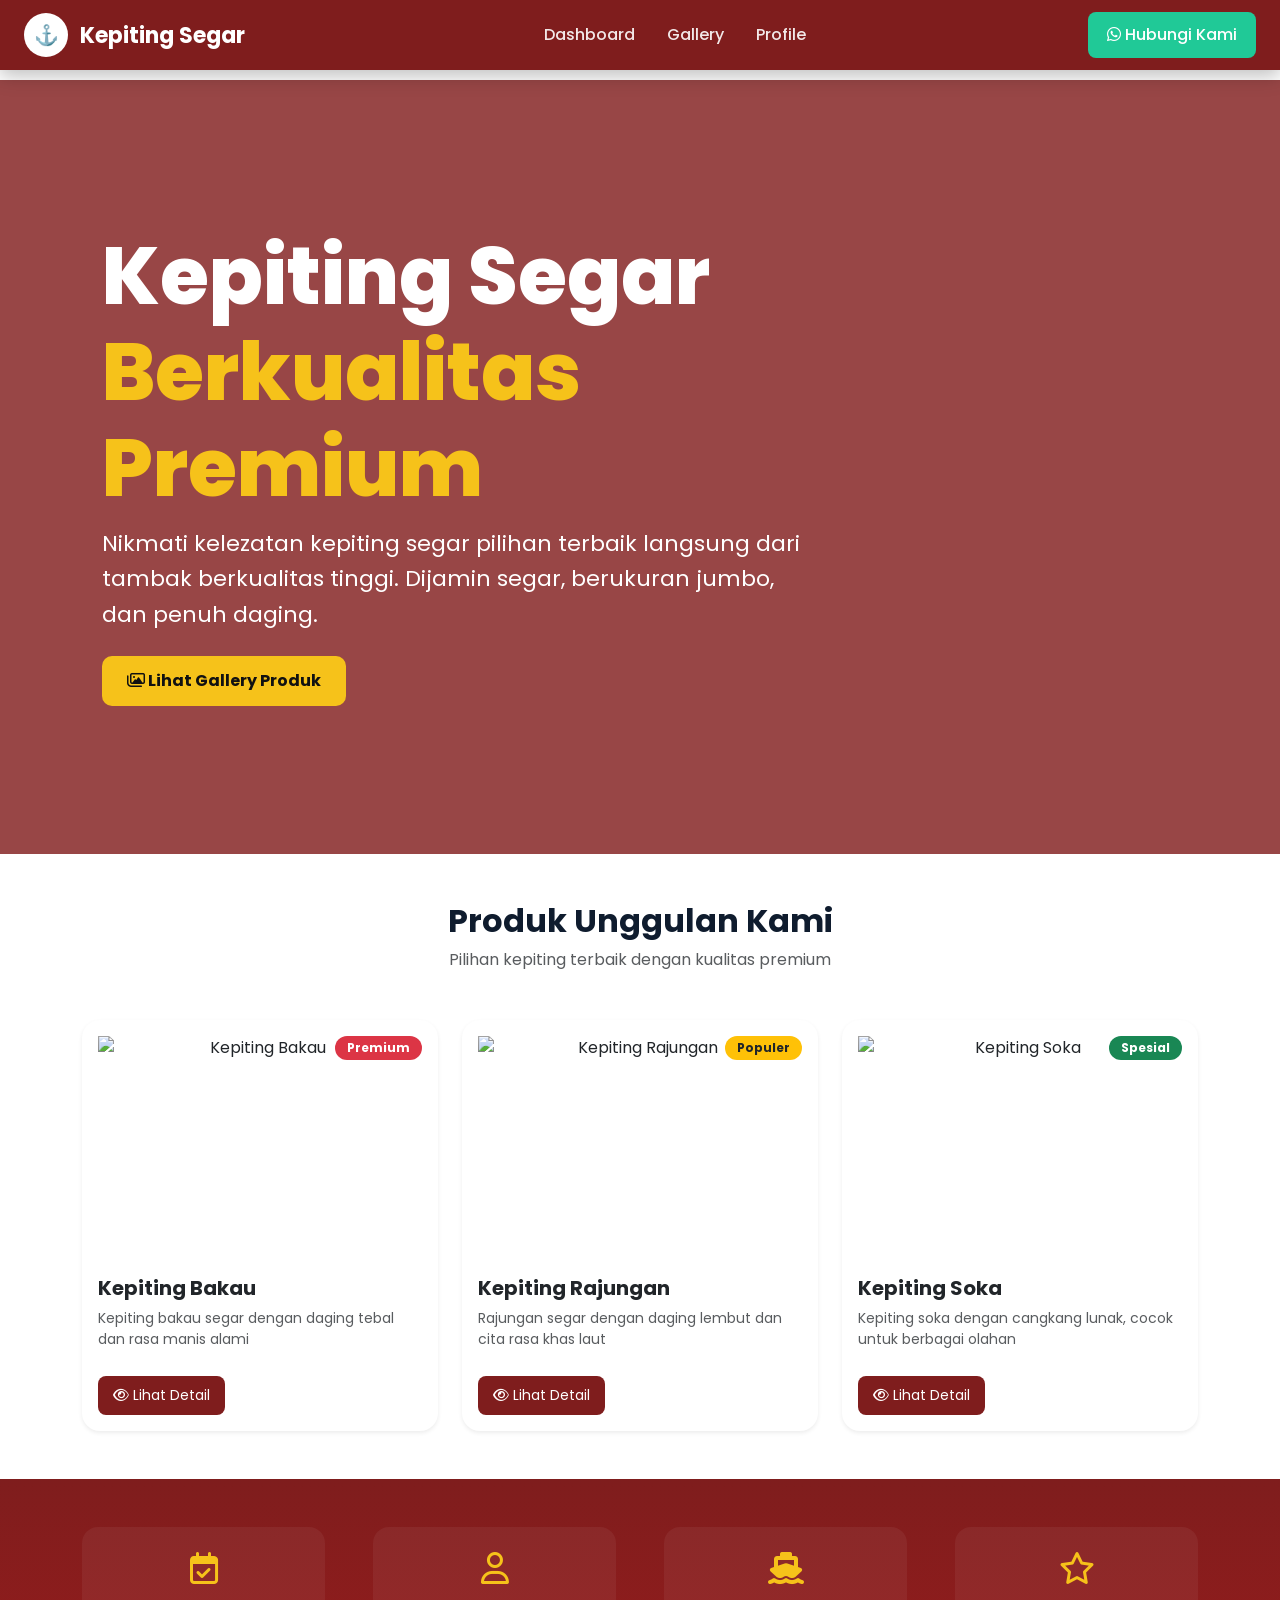
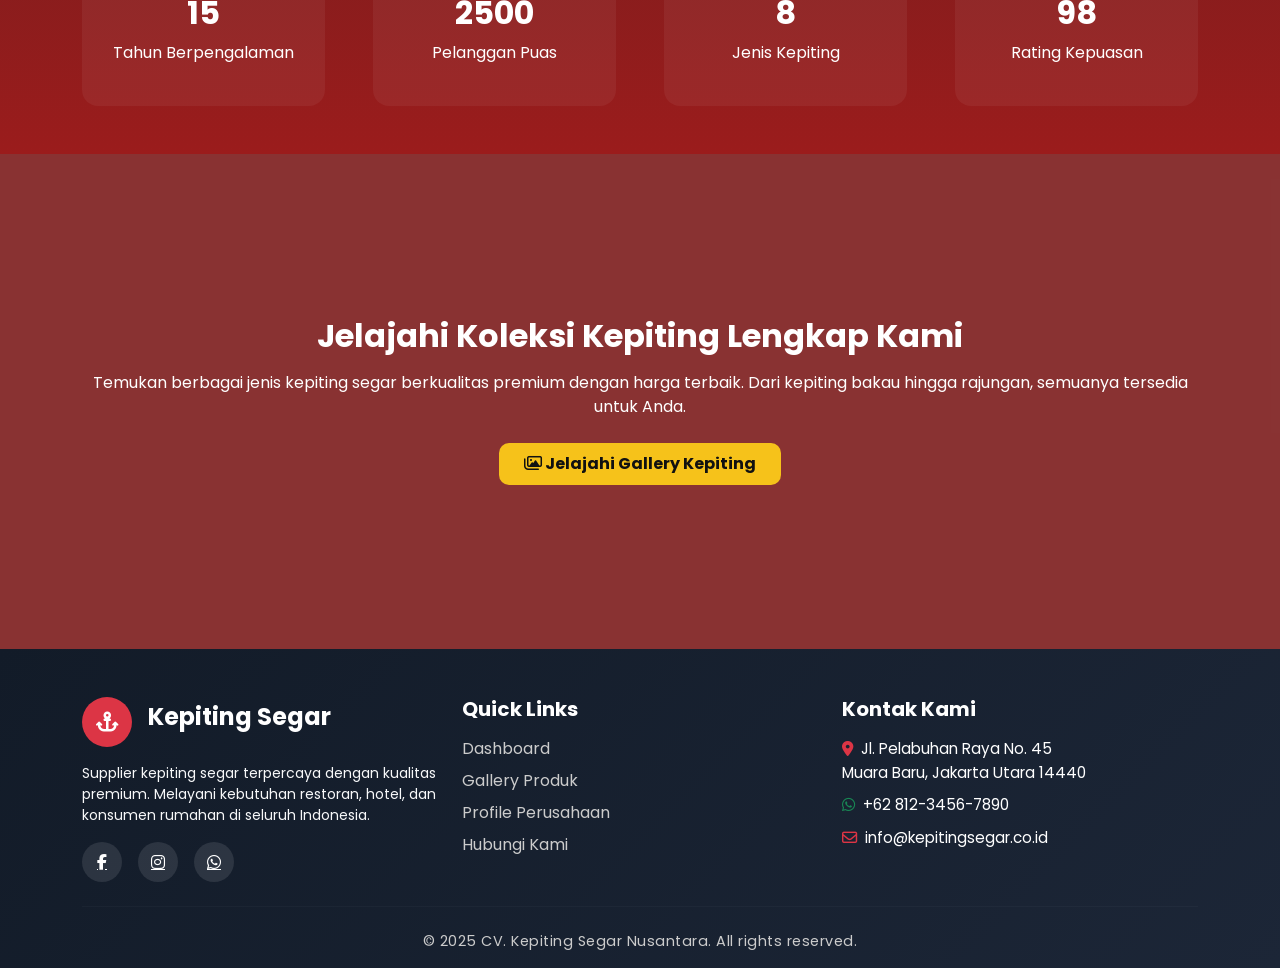
==== beranda.html @ 9131968c "Add files via upload Menambahkan file html, css, dan js" ====
<!DOCTYPE html>
<html lang="id">

<head>
  <meta charset="UTF-8">
  <meta name="viewport" content="width=device-width, initial-scale=1.0">
  <title>Beranda - Kepiting Segar</title>
  <!-- Bootstrap & Icons -->
  <link rel="stylesheet" href="https://cdn.jsdelivr.net/npm/bootstrap@5.3.2/dist/css/bootstrap.min.css">
  <link rel="stylesheet" href="https://cdnjs.cloudflare.com/ajax/libs/font-awesome/6.5.0/css/all.min.css">
  <!-- Custom CSS -->
  <link rel="stylesheet" href="style.css">
  <!-- Font -->
  <link href="https://fonts.googleapis.com/css2?family=Poppins:wght@300;400;600;700;800&display=swap" rel="stylesheet">
</head>

<body>
  <!-- ===== NAVBAR ===== -->
  <nav class="navbar navbar-expand-lg navbar-custom fixed-top">
    <div class="container-fluid px-4">
      <a class="navbar-brand d-flex align-items-center" href="#">
        <span class="logo-icon">⚓</span>
        <span class="logo-text">Kepiting Segar</span>
      </a>
      <button class="navbar-toggler" type="button" data-bs-toggle="collapse" data-bs-target="#navMenu">
        <span class="navbar-toggler-icon" style="filter:invert(1)"></span>
      </button>
      <div class="collapse navbar-collapse" id="navMenu">
        <ul class="navbar-nav mx-auto mb-2 mb-lg-0">
          <li class="nav-item"><a class="nav-link active" href="index.html">Dashboard</a></li>
          <li class="nav-item"><a class="nav-link" href="gallery.html">Gallery</a></li>
          <li class="nav-item"><a class="nav-link" href="profile.html">Profile</a></li>
        </ul>
        <a class="btn btn-ws" href="#"><i class="fa-brands fa-whatsapp"></i> Hubungi Kami</a>
      </div>
    </div>
  </nav>

  <!-- ===== HERO ===== -->
  <header class="hero">
    <div class="bg"></div>
    <div class="hero-container text-white">
      <h1 class="display-1">Kepiting Segar <br><span class="accent">Berkualitas Premium</span></h1>
      <p class="subtitle-cta">Nikmati kelezatan kepiting segar pilihan terbaik langsung dari tambak berkualitas tinggi.
        Dijamin segar, berukuran jumbo, dan penuh daging.</p>
      <div class="mt-4 d-flex gap-3">
        <a class="btn btn-yellow" href="gallery.html"><i class="fa-regular fa-images"></i> Lihat Gallery Produk</a>
      </div>
    </div>
  </header>

  <!-- ===== PRODUK UNGGULAN ===== -->
  <section class="produk-unggulan py-5">
    <div class="container text-center">
      <h2 class="fw-bold mb-2">Produk Unggulan Kami</h2>
      <p class="text-muted mb-5">Pilihan kepiting terbaik dengan kualitas premium</p>

      <div class="row justify-content-center g-4">

        <!-- KEPITING BAKAU -->
        <div class="col-md-4">
          <div class="card product-card shadow-sm">
            <span class="badge bg-danger badge-produk">Premium</span>
            <img src="https://i.ibb.co.com/8gYjmn1/kepiting-bakau.png" class="card-img-top p-3" alt="Kepiting Bakau">
            <div class="card-body text-start">
              <h5 class="fw-bold">Kepiting Bakau</h5>
              <p class="text-muted small">Kepiting bakau segar dengan daging tebal dan rasa manis alami</p>
              <a href="#" class="btn btn-detail"><i class="fa-regular fa-eye"></i> Lihat Detail</a>
            </div>
          </div>
        </div>

        <!-- KEPITING RAJUNGAN -->
        <div class="col-md-4">
          <div class="card product-card shadow-sm">
            <span class="badge bg-warning text-dark badge-produk">Populer</span>
            <img src="https://i.ibb.co.com/BTYMZGD/kepiting-rajungan.png" class="card-img-top p-3"
              alt="Kepiting Rajungan">
            <div class="card-body text-start">
              <h5 class="fw-bold">Kepiting Rajungan</h5>
              <p class="text-muted small">Rajungan segar dengan daging lembut dan cita rasa khas laut</p>
              <a href="#" class="btn btn-detail"><i class="fa-regular fa-eye"></i> Lihat Detail</a>
            </div>
          </div>
        </div>

        <!-- KEPITING SOKA -->
        <div class="col-md-4">
          <div class="card product-card shadow-sm">
            <span class="badge bg-success badge-produk">Spesial</span>
            <img src="https://i.ibb.co.com/qNjmF16/kepiting-soka.png" class="card-img-top p-3" alt="Kepiting Soka">
            <div class="card-body text-start">
              <h5 class="fw-bold">Kepiting Soka</h5>
              <p class="text-muted small">Kepiting soka dengan cangkang lunak, cocok untuk berbagai olahan</p>
              <a href="#" class="btn btn-detail"><i class="fa-regular fa-eye"></i> Lihat Detail</a>
            </div>
          </div>
        </div>

      </div>
    </div>
  </section>

  <!-- ===== STATISTIK BISNIS ===== -->
  <section class="statistik-section text-white py-5">
    <div class="container text-center">
      <div class="row justify-content-center g-5">

        <div class="col-md-3">
          <div class="stat-box">
            <i class="fa-regular fa-calendar-check icon-stat"></i>
            <h2 class="fw-bold">15</h2>
            <p>Tahun Berpengalaman</p>
          </div>
        </div>

        <div class="col-md-3">
          <div class="stat-box">
            <i class="fa-regular fa-user icon-stat"></i>
            <h2 class="fw-bold">2500</h2>
            <p>Pelanggan Puas</p>
          </div>
        </div>

        <div class="col-md-3">
          <div class="stat-box">
            <i class="fa-solid fa-ship icon-stat"></i>
            <h2 class="fw-bold">8</h2>
            <p>Jenis Kepiting</p>
          </div>
        </div>

        <div class="col-md-3">
          <div class="stat-box">
            <i class="fa-regular fa-star icon-stat"></i>
            <h2 class="fw-bold">98</h2>
            <p>Rating Kepuasan</p>
          </div>
        </div>

      </div>
    </div>
  </section>

  <!-- ===== AJAKAN GALLERY ===== -->
  <section class="cta-gallery text-white py-5 text-center">
    <div class="overlay"></div>
    <div class="container position-relative">
      <h2 class="fw-bold mb-3">Jelajahi Koleksi Kepiting Lengkap Kami</h2>
      <p class="mb-4">Temukan berbagai jenis kepiting segar berkualitas premium dengan harga terbaik. Dari kepiting
        bakau hingga rajungan, semuanya tersedia untuk Anda.</p>
      <a href="gallery.html" class="btn btn-yellow px-4 py-2">
        <i class="fa-regular fa-images"></i> Jelajahi Gallery Kepiting
      </a>
    </div>
  </section>

  <!-- ===== FOOTER ===== -->
  <footer class="footer text-white pt-5 pb-3">
    <div class="container">
      <div class="row gy-4">

        <!-- Kolom 1: Logo & Deskripsi -->
        <div class="col-md-4">
          <div class="d-flex align-items-center mb-3">
            <div class="logo-footer bg-danger rounded-circle text-center me-3">
              <i class="fa-solid fa-anchor fa-lg text-white"></i>
            </div>
            <h4 class="fw-bold">Kepiting Segar</h4>
          </div>
          <p class="text-light small">
            Supplier kepiting segar terpercaya dengan kualitas premium.
            Melayani kebutuhan restoran, hotel, dan konsumen rumahan di seluruh Indonesia.
          </p>

          <div class="social-icons d-flex gap-3 mt-3">
            <a href="#" class="social-link"><i class="fab fa-facebook-f"></i></a>
            <a href="#" class="social-link"><i class="fab fa-instagram"></i></a>
            <a href="#" class="social-link"><i class="fab fa-whatsapp"></i></a>
          </div>
        </div>

        <!-- Kolom 2: Quick Links -->
        <div class="col-md-4">
          <h5 class="fw-bold mb-3">Quick Links</h5>
          <ul class="list-unstyled footer-links">
            <li><a href="beranda.html">Dashboard</a></li>
            <li><a href="gallery.html">Gallery Produk</a></li>
            <li><a href="profile.html">Profile Perusahaan</a></li>
            <li><a href="contact.html">Hubungi Kami</a></li>
          </ul>
        </div>

        <!-- Kolom 3: Kontak -->
        <div class="col-md-4">
          <h5 class="fw-bold mb-3">Kontak Kami</h5>
          <ul class="list-unstyled footer-contact">
            <li><i class="fa-solid fa-location-dot me-2 text-danger"></i>Jl. Pelabuhan Raya No. 45<br>Muara Baru,
              Jakarta Utara 14440</li>
            <li class="mt-2"><i class="fa-brands fa-whatsapp me-2 text-success"></i>+62 812-3456-7890</li>
            <li class="mt-2"><i class="fa-regular fa-envelope me-2 text-danger"></i>info@kepitingsegar.co.id</li>
          </ul>
        </div>

      </div>

      <hr class="my-4 text-secondary">

      <div class="text-center">
        <p class="small mb-0">© 2025 CV. Kepiting Segar Nusantara. All rights reserved.</p>
      </div>
    </div>
    </div>
    </div>
  </footer>


  <!-- Bootstrap & JS -->
  <script src="https://cdn.jsdelivr.net/npm/bootstrap@5.3.2/dist/js/bootstrap.bundle.min.js"></script>
  <script src="script.js"></script>
</body>

</html>
---- style.css ----
/* ===== GLOBAL ===== */
:root {
  --primary: #7f1d1d;
  --accent: #f6c21a;
  --overlay: rgba(124, 18, 18, 0.78);
}
* {
  font-family: 'Poppins', sans-serif;
  margin: 0;
  padding: 0;
  box-sizing: border-box;
}
body {
  background: #fff;
  overflow-x: hidden;
  padding-top: 80px;
}

/* ===== NAVBAR ===== */
.navbar-custom {
  position: fixed;
  background: var(--primary);
  box-shadow: 0 6px 18px rgba(0, 0, 0, 0.25);
  z-index: 999;
}
.navbar-custom.scrolled {
  box-shadow: 0 4px 12px rgba(0,0,0,0.3);
  transition: 0.3s;
}
.logo-icon {
  width: 44px;
  height: 44px;
  background: #fff;
  border-radius: 50%;
  display: flex;
  align-items: center;
  justify-content: center;
  color: var(--primary);
  font-weight: 800;
  margin-right: 12px;
}
.logo-text {
  font-size: 22px;
  font-weight: 700;
  color: #fff;
}
.nav-link {
  color: rgba(255,255,255,0.9) !important;
  margin: 0 8px;
  font-weight: 500;
}
.nav-link.active {
  border-bottom: 2px solid #fff;
  padding-bottom: 6px;
}
.btn-ws {
  background: #20c997;
  color: #fff;
  border-radius: 8px;
  padding: 10px 18px;
  font-weight: 500;
}

/* ===== HERO SECTION ===== */
.hero {
  position: relative;
  height: 86vh;
  display: flex;
  align-items: center;
  color: #fff;
}
.hero .bg {
  position: absolute;
  width: 100%;
  height: 100%;
  background-image: url('https://images.unsplash.com/photo-1544025162-d76694265947?auto=format&fit=crop&w=1800&q=80');
  background-size: cover;
  background-position: center;
  filter: brightness(0.7);
  z-index: -2;
}
.hero::after {
  content: "";
  position: absolute;
  width: 100%;
  height: 100%;
  background: var(--overlay);
  z-index: -1;
}
.hero-container {
  margin-left: 8%;
  max-width: 700px;
}
.display-1 {
  font-weight: 800;
  font-size: 80px;
}
.accent {
  color: var(--accent);
}
.subtitle-cta {
  font-size: 22px;
  margin-top: 10px;
  line-height: 1.6;
}
.btn-yellow {
  background: var(--accent);
  font-weight: 700;
  padding: 12px 24px;
  color: #111;
  border-radius: 10px;
}
.btn-outline-white {
  border: 2px solid #fff;
  color: #fff;
  padding: 12px 24px;
  border-radius: 10px;
}

/* ===== DESIGNER BADGE ===== */
.designer-badge {
  position: absolute;
  bottom: 30px;
  right: 30px;
  background: #fff;
  padding: 10px 18px;
  border-radius: 18px;
  font-size: 14px;
  color: #333;
  box-shadow: 0 4px 12px rgba(0,0,0,0.2);
}

/* ===== PRODUK UNGGULAN ===== */
.produk-unggulan {
  background: #fff;
  padding-top: 80px;
  padding-bottom: 80px;
}
.produk-unggulan h2 {
  font-weight: 700;
  color: #0f1c2e;
}
.product-card {
  border: none;
  border-radius: 18px;
  transition: 0.3s;
}
.product-card:hover {
  transform: translateY(-6px);
  box-shadow: 0 8px 24px rgba(0,0,0,0.15);
}
.badge-produk {
  position: absolute;
  top: 16px;
  right: 16px;
  padding: 6px 12px;
  font-size: 12px;
  border-radius: 12px;
}
.card-img-top {
  height: 240px;
  object-fit: contain;
}
.btn-detail {
  background: #7f1d1d;
  color: #fff;
  padding: 8px 14px;
  border-radius: 8px;
  font-size: 14px;
  margin-top: 10px;
  text-decoration: none;
  display: inline-block;
}
.btn-detail:hover {
  background: #5a1414;
  color: #fff;
}

/* ===== STATISTIK SECTION ===== */
.statistik-section {
  min-height: 30vh;
  display: flex;
  align-items: center;
  background: linear-gradient(180deg, #7f1d1d, #9b1c1c);
}
.stat-box {
  background: rgba(255, 255, 255, 0.05);
  border-radius: 16px;
  padding: 25px 10px;
  transition: 0.3s;
}
.stat-box:hover {
  transform: translateY(-5px);
  background: rgba(255, 255, 255, 0.15);
}
.icon-stat {
  font-size: 32px;
  margin-bottom: 10px;
  color: #f6c21a;
}

/* ===== CTA GALLERY SECTION ===== */
.cta-gallery {
  position: relative;
  background-image: url("https://images.unsplash.com/photo-1544025162-d76694265947?auto=format&fit=crop&w=1800&q=80");
  background-size: cover;
  background-position: center;
  background-attachment: fixed;
  min-height: 55vh;
  display: flex;
  align-items: center;
}
.cta-gallery .overlay {
  position: absolute;
  width: 100%;
  height: 100%;
  background: rgba(111, 6, 6, 0.82);
  top: 0;
  left: 0;
}
.cta-gallery h2,
.cta-gallery p,
.cta-gallery .btn {
  position: relative;
  z-index: 2;
}

/* ===== BUTTON STYLE LANJUTAN ===== */
.btn-yellow:hover {
  background: #e0ad14;
  color: #000;
}

/* ===== FOOTER STYLE ===== */
.footer {
  background: linear-gradient(135deg, #121b28, #1c2637);
  color: #dcdcdc;
  width: 100vw;
  margin-left: calc(-50vw + 50%);
  font-family: 'Poppins', sans-serif;
}
.logo-footer {
  width: 50px;
  height: 50px;
  display: flex;
  justify-content: center;
  align-items: center;
}
.footer-links li {
  margin-bottom: 8px;
}
.footer-links a {
  color: #ccc;
  text-decoration: none;
  transition: 0.3s;
}
.footer-links a:hover {
  color: #ffb703;
  padding-left: 5px;
}
.footer-contact li {
  font-size: 0.95rem;
  line-height: 1.6;
}
.social-link {
  color: #fff;
  background: rgba(255,255,255,0.1);
  width: 40px;
  height: 40px;
  display: inline-flex;
  align-items: center;
  justify-content: center;
  border-radius: 50%;
  transition: 0.3s;
}
.social-link:hover {
  background: #ffb703;
  color: #000;
}
.footer hr {
  border-color: rgba(255,255,255,0.1);
}
.footer .badge {
  border-radius: 10px;
  background: #f9f9f9;
}
.footer .text-center p {
  color: #ccc;
  font-size: 0.9rem;
  letter-spacing: 0.5px;
}

/* ============================================================= */
/* ===== GALLERY PAGE STYLING ===== */
/* ============================================================= */
.gallery-section {
  background: #fff;
  min-height: 100vh;
}
.gallery-section h2 {
  color: var(--primary);
}
.gallery-section .btn {
  border-radius: 8px;
  padding: 10px 18px;
}
.gallery-section .btn-outline-secondary {
  border-color: #ccc;
  color: #333;
}
.gallery-section .btn-outline-secondary:hover {
  background: var(--primary);
  color: #fff;
}
.gallery-section .product-card {
  border: none;
  border-radius: 16px;
  overflow: hidden;
  transition: all 0.3s ease;
}
.gallery-section .product-card img {
  height: 260px;
  object-fit: cover;
}
.gallery-section .product-card:hover {
  transform: translateY(-5px);
  box-shadow: 0 6px 18px rgba(0,0,0,0.15);
}

/* ============================================================= */
/* ===== PROFILE PAGE STYLING ===== */
/* ============================================================= */
.profile-section {
  background: #fff;
}
.profile-section h2 {
  color: var(--primary);
}
.profile-section .bg-danger {
  background: var(--primary) !important;
}
.profile-section .card {
  border: none;
  border-radius: 18px;
  transition: 0.3s;
}
.profile-section .card:hover {
  transform: translateY(-4px);
  box-shadow: 0 8px 20px rgba(0,0,0,0.15);
}
.profile-section ul li {
  margin-bottom: 10px;
}
.profile-section img {
  border-radius: 16px;
  object-fit: cover;
}
.profile-section strong {
  color: #111;
}
.profile-section h5 {
  color: var(--primary);
}

/* Responsive adjustment */
@media (max-width: 768px) {
  .display-1 {
    font-size: 50px;
  }
  .hero-container {
    margin-left: 5%;
  }
  .card-img-top {
    height: 180px;
  }
  .gallery-section .product-card img {
    height: 200px;
  }
}

/* ===== Back to Top Button ===== */
.btn-back-top {
  position: fixed;
  bottom: 30px;
  right: 30px;
  background: var(--primary);
  color: #fff;
  border: none;
  outline: none;
  border-radius: 50%;
  width: 45px;
  height: 45px;
  font-size: 18px;
  cursor: pointer;
  opacity: 0;
  visibility: hidden;
  transition: all 0.4s ease;
  z-index: 999;
}
.btn-back-top.show {
  opacity: 1;
  visibility: visible;
  transform: translateY(-10px);
}
.btn-back-top:hover {
  background: var(--accent);
  color: #000;
}

/* ===== Efek Hover Tombol (JS helper) ===== */
.btn-hover {
  transform: scale(1.03);
  transition: 0.2s ease;
}
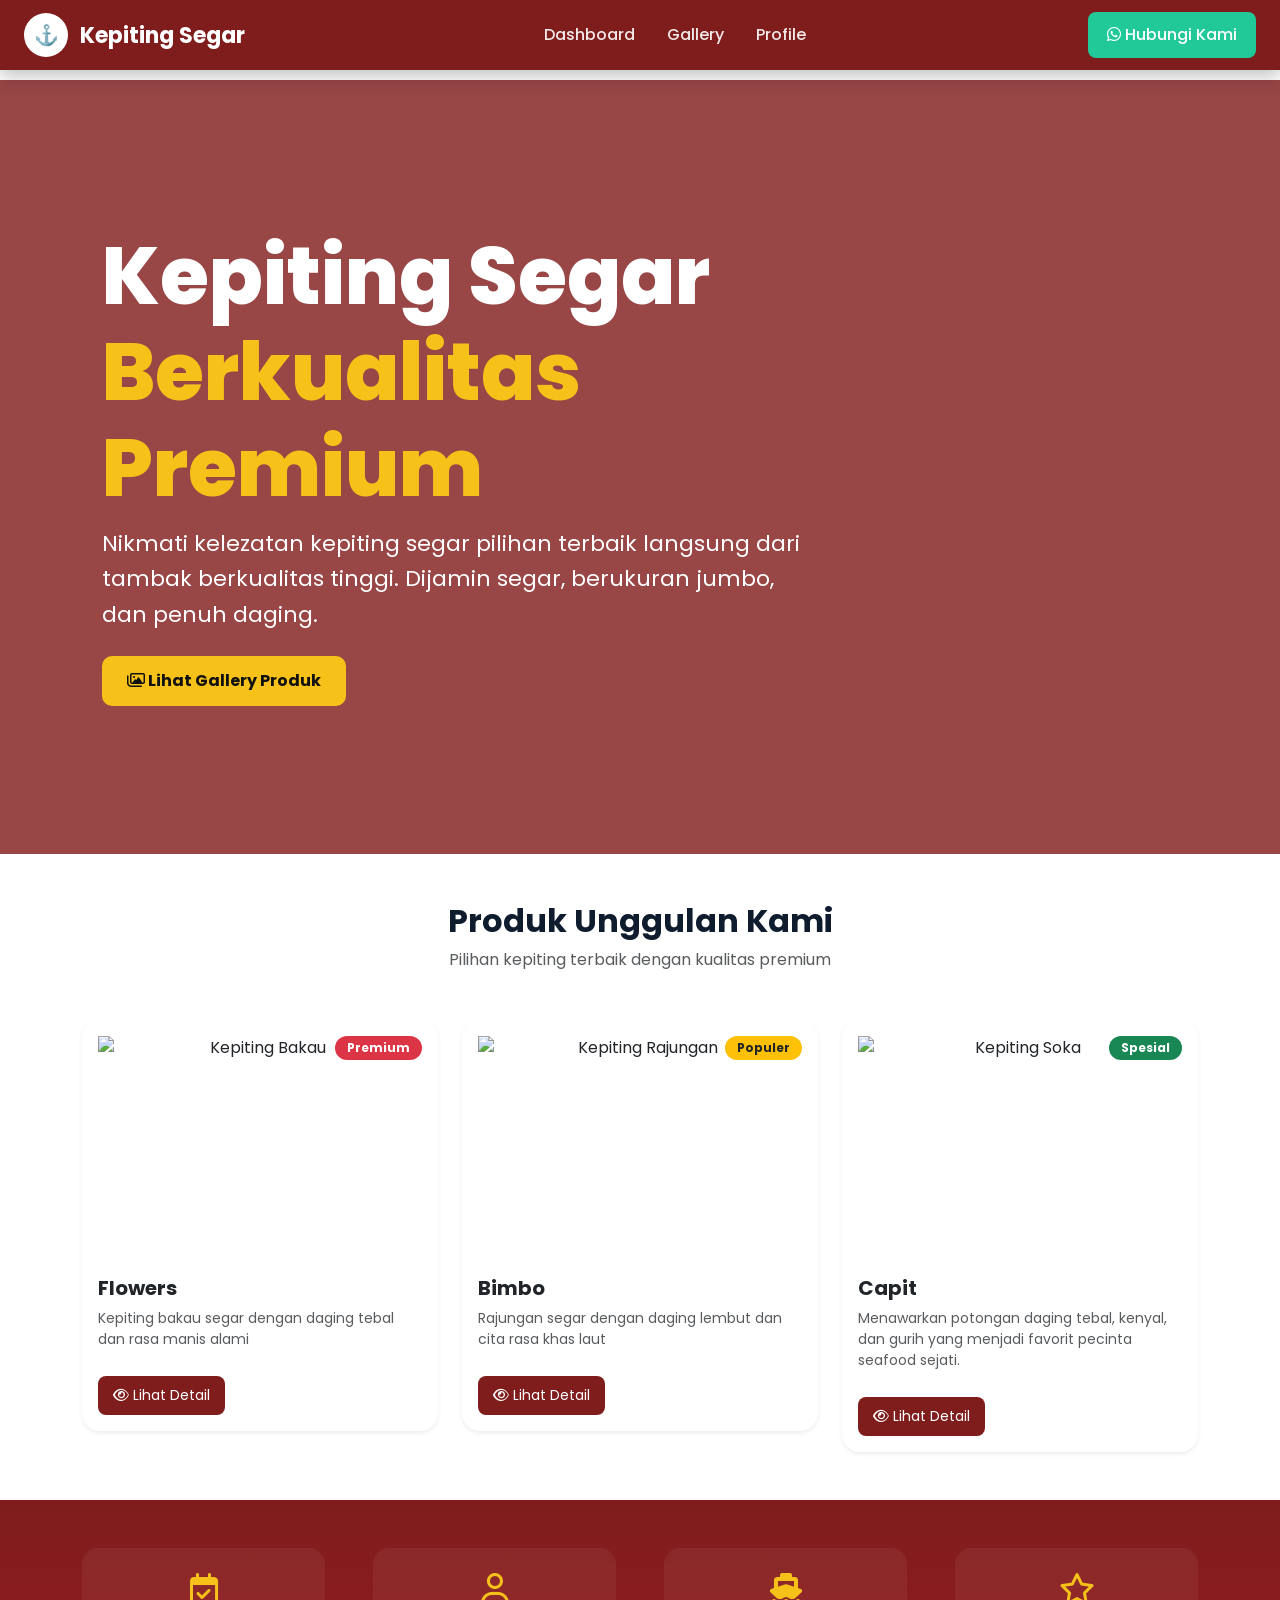
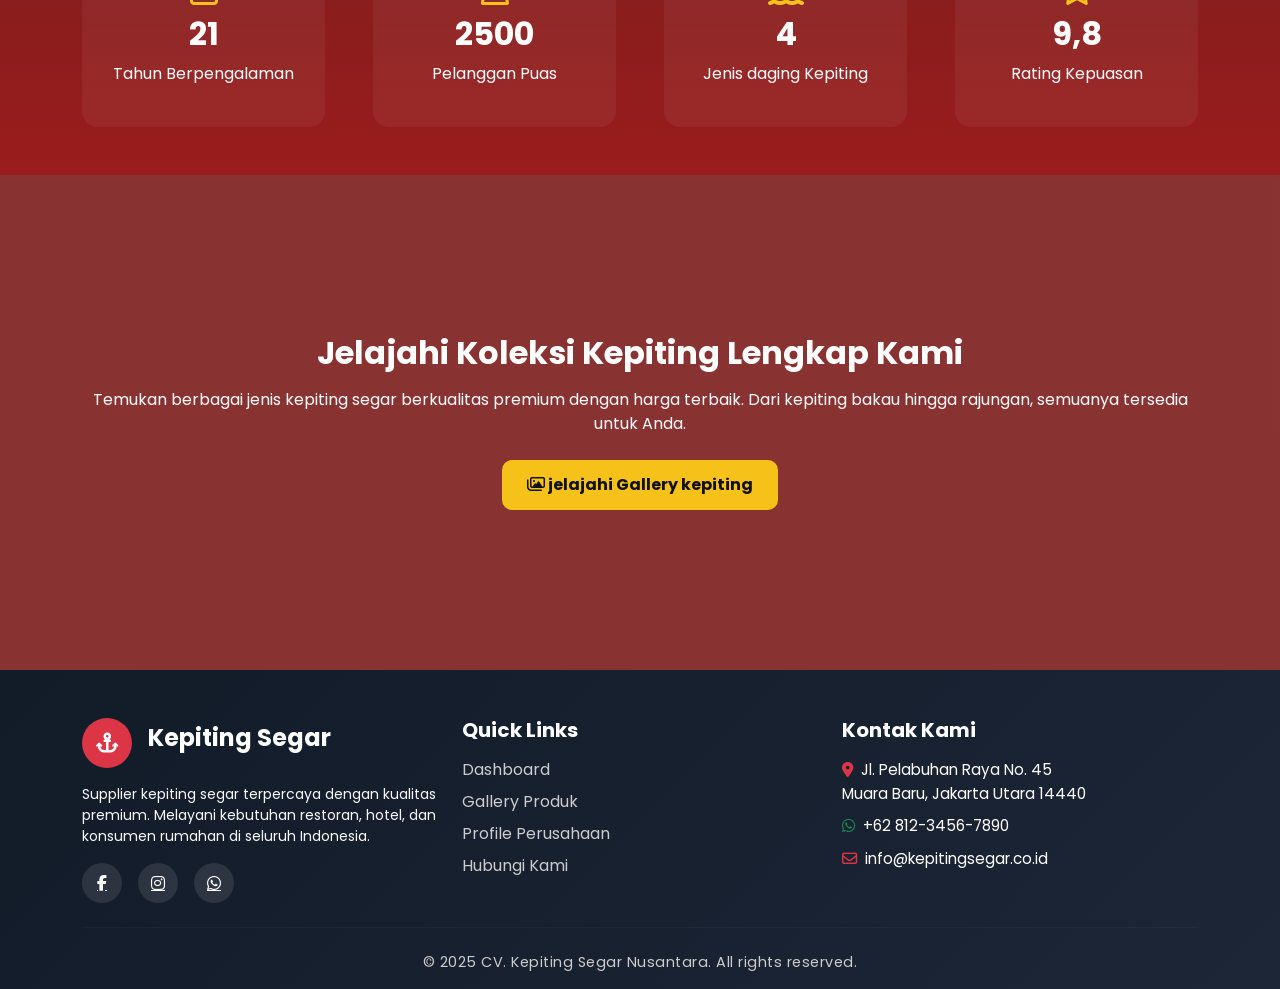
==== commit 74e7845b: "Add files via upload" ====
--- a/beranda.html
+++ b/beranda.html
@@ -1,20 +1,20 @@
 <!DOCTYPE html>
 <html lang="id">
-
 <head>
-  <meta charset="UTF-8">
-  <meta name="viewport" content="width=device-width, initial-scale=1.0">
+  <meta charset="UTF-8" />
+  <meta name="viewport" content="width=device-width, initial-scale=1.0" />
   <title>Beranda - Kepiting Segar</title>
+
   <!-- Bootstrap & Icons -->
-  <link rel="stylesheet" href="https://cdn.jsdelivr.net/npm/bootstrap@5.3.2/dist/css/bootstrap.min.css">
-  <link rel="stylesheet" href="https://cdnjs.cloudflare.com/ajax/libs/font-awesome/6.5.0/css/all.min.css">
+  <link href="https://cdn.jsdelivr.net/npm/bootstrap@5.3.2/dist/css/bootstrap.min.css" rel="stylesheet" />
+  <link href="https://cdnjs.cloudflare.com/ajax/libs/font-awesome/6.5.0/css/all.min.css" rel="stylesheet" />
+  
   <!-- Custom CSS -->
-  <link rel="stylesheet" href="style.css">
-  <!-- Font -->
+  <link rel="stylesheet" href="style.css" />
   <link href="https://fonts.googleapis.com/css2?family=Poppins:wght@300;400;600;700;800&display=swap" rel="stylesheet">
 </head>
-
 <body>
+
   <!-- ===== NAVBAR ===== -->
   <nav class="navbar navbar-expand-lg navbar-custom fixed-top">
     <div class="container-fluid px-4">
@@ -27,8 +27,8 @@
       </button>
       <div class="collapse navbar-collapse" id="navMenu">
         <ul class="navbar-nav mx-auto mb-2 mb-lg-0">
-          <li class="nav-item"><a class="nav-link active" href="index.html">Dashboard</a></li>
-          <li class="nav-item"><a class="nav-link" href="gallery.html">Gallery</a></li>
+          <li class="nav-item"><a class="nav-link" href="beranda.html">Dashboard</a></li>
+          <li class="nav-item"><a class="nav-link active" href="gallery.html">Gallery</a></li>
           <li class="nav-item"><a class="nav-link" href="profile.html">Profile</a></li>
         </ul>
         <a class="btn btn-ws" href="#"><i class="fa-brands fa-whatsapp"></i> Hubungi Kami</a>
@@ -41,8 +41,7 @@
     <div class="bg"></div>
     <div class="hero-container text-white">
       <h1 class="display-1">Kepiting Segar <br><span class="accent">Berkualitas Premium</span></h1>
-      <p class="subtitle-cta">Nikmati kelezatan kepiting segar pilihan terbaik langsung dari tambak berkualitas tinggi.
-        Dijamin segar, berukuran jumbo, dan penuh daging.</p>
+      <p class="subtitle-cta">Nikmati kelezatan kepiting segar pilihan terbaik langsung dari tambak berkualitas tinggi. Dijamin segar, berukuran jumbo, dan penuh daging.</p>
       <div class="mt-4 d-flex gap-3">
         <a class="btn btn-yellow" href="gallery.html"><i class="fa-regular fa-images"></i> Lihat Gallery Produk</a>
       </div>
@@ -50,49 +49,48 @@
   </header>
 
   <!-- ===== PRODUK UNGGULAN ===== -->
-  <section class="produk-unggulan py-5">
+  <section id="produk" class="produk-unggulan py-5">
     <div class="container text-center">
       <h2 class="fw-bold mb-2">Produk Unggulan Kami</h2>
       <p class="text-muted mb-5">Pilihan kepiting terbaik dengan kualitas premium</p>
 
       <div class="row justify-content-center g-4">
 
-        <!-- KEPITING BAKAU -->
+        <!-- KEPITING flowers -->
         <div class="col-md-4">
           <div class="card product-card shadow-sm">
             <span class="badge bg-danger badge-produk">Premium</span>
-            <img src="https://i.ibb.co.com/8gYjmn1/kepiting-bakau.png" class="card-img-top p-3" alt="Kepiting Bakau">
+            <img src="bakau.jpg" class="card-img-top p-3" alt="Kepiting Bakau">
             <div class="card-body text-start">
-              <h5 class="fw-bold">Kepiting Bakau</h5>
+              <h5 class="fw-bold">Flowers</h5>
               <p class="text-muted small">Kepiting bakau segar dengan daging tebal dan rasa manis alami</p>
-              <a href="#" class="btn btn-detail"><i class="fa-regular fa-eye"></i> Lihat Detail</a>
-            </div>
-          </div>
-        </div>
-
-        <!-- KEPITING RAJUNGAN -->
+              <a href="#" class="btn btn-detail" data-produk="flowers"><i class="fa-regular fa-eye"></i> Lihat Detail</a>
+            </div>
+          </div>
+        </div>
+
+        <!-- KEPITING bimbo -->
         <div class="col-md-4">
           <div class="card product-card shadow-sm">
             <span class="badge bg-warning text-dark badge-produk">Populer</span>
-            <img src="https://i.ibb.co.com/BTYMZGD/kepiting-rajungan.png" class="card-img-top p-3"
-              alt="Kepiting Rajungan">
+            <img src="bakau.jpg" class="card-img-top p-3" alt="Kepiting Rajungan">
             <div class="card-body text-start">
-              <h5 class="fw-bold">Kepiting Rajungan</h5>
+              <h5 class="fw-bold">Bimbo</h5>
               <p class="text-muted small">Rajungan segar dengan daging lembut dan cita rasa khas laut</p>
-              <a href="#" class="btn btn-detail"><i class="fa-regular fa-eye"></i> Lihat Detail</a>
-            </div>
-          </div>
-        </div>
-
-        <!-- KEPITING SOKA -->
+              <a href="#" class="btn btn-detail" data-produk="bimbo"><i class="fa-regular fa-eye"></i> Lihat Detail</a>
+            </div>
+          </div>
+        </div>
+
+        <!-- KEPITING capit -->
         <div class="col-md-4">
           <div class="card product-card shadow-sm">
             <span class="badge bg-success badge-produk">Spesial</span>
-            <img src="https://i.ibb.co.com/qNjmF16/kepiting-soka.png" class="card-img-top p-3" alt="Kepiting Soka">
+            <img src="bakau.jpg" class="card-img-top p-3" alt="Kepiting Soka">
             <div class="card-body text-start">
-              <h5 class="fw-bold">Kepiting Soka</h5>
-              <p class="text-muted small">Kepiting soka dengan cangkang lunak, cocok untuk berbagai olahan</p>
-              <a href="#" class="btn btn-detail"><i class="fa-regular fa-eye"></i> Lihat Detail</a>
+              <h5 class="fw-bold">Capit</h5>
+              <p class="text-muted small">Menawarkan potongan daging tebal, kenyal, dan gurih yang menjadi favorit pecinta seafood sejati.</p>
+              <a href="#" class="btn btn-detail" data-produk="capit"><i class="fa-regular fa-eye"></i> Lihat Detail</a>
             </div>
           </div>
         </div>
@@ -101,7 +99,7 @@
     </div>
   </section>
 
-  <!-- ===== STATISTIK BISNIS ===== -->
+            <!-- ===== STATISTIK BISNIS ===== -->
   <section class="statistik-section text-white py-5">
     <div class="container text-center">
       <div class="row justify-content-center g-5">
@@ -109,7 +107,7 @@
         <div class="col-md-3">
           <div class="stat-box">
             <i class="fa-regular fa-calendar-check icon-stat"></i>
-            <h2 class="fw-bold">15</h2>
+            <h2 class="fw-bold">21</h2>
             <p>Tahun Berpengalaman</p>
           </div>
         </div>
@@ -125,15 +123,15 @@
         <div class="col-md-3">
           <div class="stat-box">
             <i class="fa-solid fa-ship icon-stat"></i>
-            <h2 class="fw-bold">8</h2>
-            <p>Jenis Kepiting</p>
+            <h2 class="fw-bold">4</h2>
+            <p>Jenis daging Kepiting</p>
           </div>
         </div>
 
         <div class="col-md-3">
           <div class="stat-box">
             <i class="fa-regular fa-star icon-stat"></i>
-            <h2 class="fw-bold">98</h2>
+            <h2 class="fw-bold">9,8</h2>
             <p>Rating Kepuasan</p>
           </div>
         </div>
@@ -147,15 +145,12 @@
     <div class="overlay"></div>
     <div class="container position-relative">
       <h2 class="fw-bold mb-3">Jelajahi Koleksi Kepiting Lengkap Kami</h2>
-      <p class="mb-4">Temukan berbagai jenis kepiting segar berkualitas premium dengan harga terbaik. Dari kepiting
-        bakau hingga rajungan, semuanya tersedia untuk Anda.</p>
-      <a href="gallery.html" class="btn btn-yellow px-4 py-2">
-        <i class="fa-regular fa-images"></i> Jelajahi Gallery Kepiting
-      </a>
+      <p class="mb-4">Temukan berbagai jenis kepiting segar berkualitas premium dengan harga terbaik. Dari kepiting bakau hingga rajungan, semuanya tersedia untuk Anda.</p>
+      <a class="btn btn-yellow" href="gallery.html"><i class="fa-regular fa-images"></i> jelajahi Gallery kepiting</a>
     </div>
   </section>
 
-  <!-- ===== FOOTER ===== -->
+   <!-- ===== FOOTER ===== -->
   <footer class="footer text-white pt-5 pb-3">
     <div class="container">
       <div class="row gy-4">
@@ -180,7 +175,7 @@
           </div>
         </div>
 
-        <!-- Kolom 2: Quick Links -->
+         <!-- Kolom 2: Quick Links -->
         <div class="col-md-4">
           <h5 class="fw-bold mb-3">Quick Links</h5>
           <ul class="list-unstyled footer-links">
@@ -214,10 +209,22 @@
     </div>
   </footer>
 
-
-  <!-- Bootstrap & JS -->
+  <!-- Modal Popup -->
+  <div id="popupModal" class="modal">
+    <div class="modal-content">
+      <span class="close-btn">&times;</span>
+      <div class="modal-body">
+        <img id="modalImage" src="" alt="Kepiting">
+        <div class="modal-text">
+          <h2 id="modalTitle"></h2>
+          <p id="modalDesc"></p>
+        </div>
+      </div>
+    </div>
+  </div>
+
+  <!-- Scripts -->
   <script src="https://cdn.jsdelivr.net/npm/bootstrap@5.3.2/dist/js/bootstrap.bundle.min.js"></script>
   <script src="script.js"></script>
 </body>
-
-</html>+</html>
